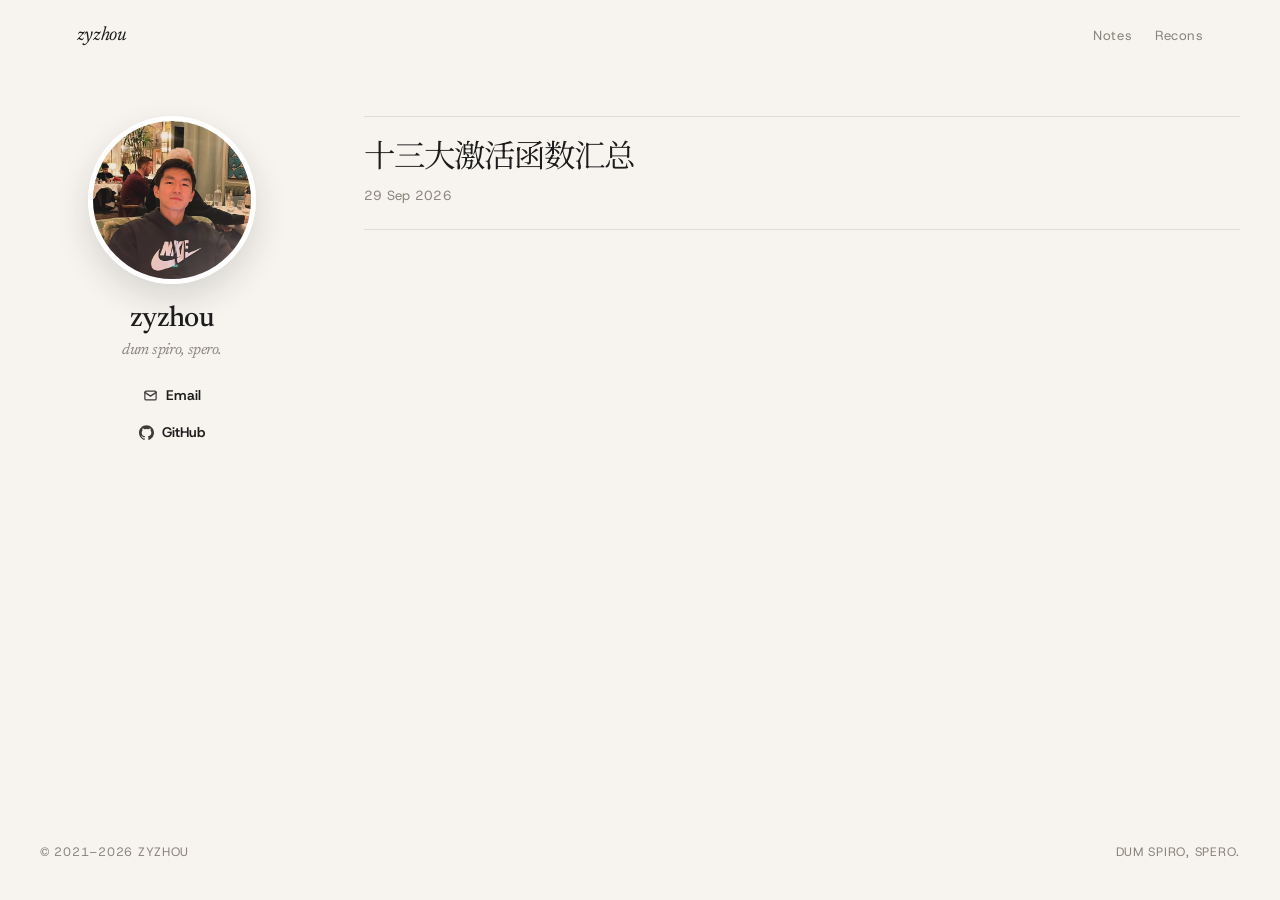
==== archive/index.html @ df00f0ab "Add an unlisted archive page for notes" ====
<!DOCTYPE html>
<html lang="zh-CN">
<head>
  <meta charset="utf-8">
  <meta name="viewport" content="width=device-width, initial-scale=1">
  <title>Archive · zyzhou</title>
  <meta name="robots" content="noindex">
  <meta name="description" content="dum spiro, spero. — zyzhou’s notes">
  <link rel="preconnect" href="https://fonts.googleapis.com">
  <link rel="preconnect" href="https://fonts.gstatic.com" crossorigin>
  <link href="https://fonts.googleapis.com/css2?family=Archivo:wght@500;600;700&family=Fraunces:ital,opsz,wght@0,9..144,400;0,9..144,500;0,9..144,600;1,9..144,400&family=Fragment+Mono&family=Host+Grotesk:ital,wght@0,400;0,500;0,600;1,400&family=Newsreader:ital,opsz,wght@0,6..72,400;0,6..72,500;1,6..72,400&family=Noto+Sans+SC:wght@400;500&family=Noto+Serif+SC:wght@400;500&family=Space+Mono:wght@400;700&display=swap" rel="stylesheet">
  <link rel="stylesheet" href="../assets/style.css?v=44">
</head>
<body>
  <nav class="topnav">
    <a class="wordmark" href="../index.html">zyzhou</a>
    <div class="nav-links">
      <a href="../index.html">Notes</a>
      <a href="../recons.html">Recons</a>
    </div>
  </nav>
  <div class="layout">
    <aside class="sidebar">
      <div class="author">
        <div class="author-avatar"><img src="../assets/avatar.jpg" alt="zyzhou"></div>
        <h1 class="author-name">zyzhou <span class="cn">dum spiro, spero.</span></h1>
        <ul class="author-links">
          <li><a href="mailto:zyzhou1102533372@gmail.com"><svg class="link-ico" width="15" height="15" viewBox="0 0 24 24" fill="none" stroke="currentColor" stroke-width="2" stroke-linecap="round" stroke-linejoin="round"><rect x="3" y="5" width="18" height="14" rx="2"/><path d="m3 7 9 6 9-6"/></svg>Email</a></li>
          <li><a href="https://github.com/cangiolo" target="_blank" rel="noopener"><svg class="link-ico" width="15" height="15" viewBox="0 0 24 24" fill="currentColor"><path d="M12 .5C5.37.5 0 5.87 0 12.5c0 5.3 3.44 9.8 8.21 11.39.6.11.82-.26.82-.58v-2.03c-3.34.73-4.04-1.61-4.04-1.61-.55-1.39-1.34-1.76-1.34-1.76-1.09-.75.08-.73.08-.73 1.21.09 1.84 1.24 1.84 1.24 1.07 1.84 2.81 1.31 3.5 1 .11-.78.42-1.31.76-1.61-2.67-.3-5.47-1.33-5.47-5.93 0-1.31.47-2.38 1.24-3.22-.12-.3-.54-1.52.12-3.17 0 0 1.01-.32 3.3 1.23a11.5 11.5 0 0 1 6 0c2.29-1.55 3.3-1.23 3.3-1.23.66 1.65.24 2.87.12 3.17.77.84 1.23 1.91 1.23 3.22 0 4.61-2.81 5.62-5.48 5.92.43.37.81 1.1.81 2.22v3.29c0 .32.22.7.82.58C20.56 22.29 24 17.79 24 12.5 24 5.87 18.63.5 12 .5z"/></svg>GitHub</a></li>
        </ul>
      </div>
    </aside>
    <div class="wrap">
    <ol class="feed">
<li>
  <a class="title" href="activations.html">十三大激活函数汇总</a>
  <time class="when" datetime="2026-09-29">29 Sep 2026</time>
</li>
    </ol>
    </div>
  </div>
  <footer class="foot">
    <span>© 2021–2026 zyzhou</span>
    <span>dum spiro, spero.</span>
  </footer>
</body>
</html>
---- assets/style.css ----
:root {
  --bg: #f7f4ef;
  --ink: #1c1c1c;
  --soft: #3a3d42;
  --mute: #8a867c;
  --line: rgba(28, 28, 28, 0.1);
  --accent: #ed682b;
  --code: #efe8dc;
  --sans: "Host Grotesk", "Noto Sans SC", "PingFang SC", sans-serif;
  --serif: "Newsreader", "Noto Serif SC", "Songti SC", serif;
  --serif-body: "Noto Serif SC", "Newsreader", "Songti SC", serif;
  --display: "Fraunces", "Noto Serif SC", Georgia, serif;
  --ui: "Archivo", "Noto Sans SC", sans-serif;
  --mono: "Space Mono", "Fragment Mono", ui-monospace, monospace;
  --kicker: #2f6fb5;
  --amber: #e0a12b;
  --measure: 42%;
}

@media (prefers-color-scheme: dark) {
  :root {
    --bg: #141311;
    --ink: #efe8dc;
    --soft: #cfc6b8;
    --mute: #9a958a;
    --line: rgba(239, 232, 220, 0.12);
    --accent: #f0844a;
    --code: #1e1c18;
  }
}

*,
*::before,
*::after { box-sizing: border-box; }

html {
  font-size: 17px;
  scroll-behavior: smooth;
  height: 100%;
}

body {
  margin: 0;
  background: var(--bg);
  color: var(--ink);
  font-family: var(--sans);
  font-weight: 400;
  line-height: 1.6;
  letter-spacing: 0.005em;
  min-height: 100vh;
  display: flex;
  flex-direction: column;
}

img, video, svg, iframe { max-width: 100%; height: auto; }

a {
  color: inherit;
  text-decoration-color: color-mix(in srgb, var(--accent) 55%, transparent);
  text-decoration-thickness: 1px;
  text-underline-offset: 0.22em;
  transition: color 0.25s ease, text-decoration-color 0.25s ease;
}

a:hover { color: var(--accent); text-decoration-color: var(--accent); }

.topnav {
  position: sticky;
  top: 0;
  z-index: 20;
  display: flex;
  align-items: baseline;
  justify-content: space-between;
  gap: 1.5rem;
  padding: 1.15rem 6vw 0.95rem;
  background: color-mix(in srgb, var(--bg) 82%, transparent);
  backdrop-filter: blur(14px);
  -webkit-backdrop-filter: blur(14px);
  border-bottom: 1px solid transparent;
  animation: fade 0.8s ease both;
}

.wordmark {
  font-family: var(--serif);
  font-size: 1.15rem;
  font-weight: 400;
  font-style: italic;
  letter-spacing: -0.02em;
  text-decoration: none;
}

.wordmark:hover { color: var(--ink); }

.nav-links {
  display: flex;
  gap: 1.35rem;
  font-size: 0.78rem;
  letter-spacing: 0.04em;
}

.nav-links a { text-decoration: none; color: var(--mute); }
.nav-links a:hover,
.nav-links a.active { color: var(--ink); }

.layout {
  display: flex;
  align-items: flex-start;
  max-width: 1320px;
  margin: 0 auto;
  padding: 48px 40px 80px;
  box-sizing: border-box;
  width: 100%;
  flex: 1 0 auto;
  position: relative;
  z-index: 2;
}

.layout-article {
  display: flex;
  align-items: flex-start;
  max-width: 1320px;
  margin: 0 auto;
  padding: 48px 40px 80px;
  box-sizing: border-box;
  width: 100%;
  flex: 1 0 auto;
}
.layout-article .left-stack {
  width: 220px;
  flex-shrink: 0;
  text-align: center;
  position: sticky;
  top: 80px;
}
.layout-article .author {
  text-align: center;
}
.layout-article .side-toc {
  position: static;
  display: flex;
  flex-direction: column;
  align-items: center;
  gap: 0.4rem;
  margin: 1.5rem 0 0;
  padding: 1.05rem 0 0.95rem;
  border: 0;
  text-align: center;
  background:
    linear-gradient(var(--line), var(--line)) top center / 2.6rem 1px no-repeat,
    linear-gradient(var(--line), var(--line)) bottom center / 2.6rem 1px no-repeat;
}
.layout-article .side-toc::before {
  content: "目录";
  display: block;
  margin-bottom: 0.25rem;
  font-family: var(--ui);
  font-size: 0.68rem;
  font-weight: 700;
  letter-spacing: 0.14em;
  text-transform: uppercase;
  color: var(--mute);
}
.layout-article .side-toc a {
  font-size: 0.78rem;
  font-weight: 600;
  line-height: 1.35;
  border-bottom: none;
  padding-bottom: 0;
}
.layout-article .wrap {
  flex: 1;
  min-width: 0;
  width: auto;
  padding: 0 2.2rem;
}
.layout-article .refs-rail {
  position: sticky;
  top: 80px;
  transform: none;
  width: 180px;
  flex-shrink: 0;
  align-self: flex-start;
  z-index: 5;
}
.layout-article .refs-rail::before {
  content: "";
  display: block;
  height: calc(168px + 11.3rem);
}

.sidebar {
  width: 22%;
  flex-shrink: 0;
  position: sticky;
  top: 80px;
  text-align: center;
  padding-top: 0;
}

.author-avatar {
  width: 168px;
  height: 168px;
  margin: 0 auto 1.1rem;
  border-radius: 50%;
  overflow: hidden;
  border: 5px solid #fff;
  box-shadow: 0 14px 34px rgba(28, 28, 28, 0.14);
}

.author-avatar img {
  width: 100%;
  height: 100%;
  object-fit: cover;
  display: block;
}

.author-name {
  font-family: var(--serif);
  font-size: 1.7rem;
  font-weight: 500;
  line-height: 1.15;
  letter-spacing: -0.02em;
  margin: 0 0 0.35rem;
}

.author-name .cn {
  display: block;
  margin-top: 0.35rem;
  font-size: 0.92rem;
  font-weight: 400;
  font-style: italic;
  color: var(--mute);
}

.author-links {
  list-style: none;
  margin: 1.15rem 0 0;
  padding: 0;
}

.author-links li { padding: 0.28rem 0; }

.author-links a {
  display: inline-flex;
  align-items: center;
  gap: 0.45rem;
  text-decoration: none;
  font-size: 0.82rem;
  font-weight: 600;
  color: var(--ink);
}

.author-links a:hover { color: var(--accent); }

.link-ico { opacity: 0.85; }

.sidebar .article-toc {
  display: flex;
  flex-direction: column;
  align-items: center;
  gap: 0.4rem;
  margin: 1.5rem 0 0;
  padding: 1rem 0 0;
  border-top: 1px solid var(--line);
  border-bottom: none;
  text-align: center;
}
.sidebar .article-toc::before {
  content: "目录";
  display: block;
  margin-bottom: 0.25rem;
  font-family: var(--ui);
  font-size: 0.68rem;
  font-weight: 700;
  letter-spacing: 0.14em;
  text-transform: uppercase;
  color: var(--mute);
}
.sidebar .article-toc a {
  font-size: 0.78rem;
  font-weight: 600;
  line-height: 1.35;
  border-bottom: none;
  padding-bottom: 0;
}

.refs-rail {
  width: 200px;
  flex-shrink: 0;
  position: sticky;
  top: 80px;
  text-align: left;
}
.refs-rail .refs-title {
  font-family: var(--ui);
  font-size: 0.68rem;
  font-weight: 700;
  letter-spacing: 0.14em;
  text-transform: uppercase;
  color: var(--mute);
  margin: 0 0 0.7rem;
  padding: 0;
  border: 0;
}
.refs-rail .refs-title::before { content: none; }
.refs-rail .ref-item {
  font-size: 0.78rem;
  line-height: 1.4;
  margin: 0 0 0.65em;
  color: var(--soft);
}

.wrap {
  width: 78%;
  min-width: 0;
  margin: 0;
  padding: 0 0 0 5%;
  box-sizing: border-box;
}

.feed {
  list-style: none;
  margin: 0;
  padding: 0;
}

.feed li {
  padding: 1.35rem 0;
  border-top: 1px solid var(--line);
  animation: rise 0.7s cubic-bezier(0.16, 1, 0.3, 1) both;
}

.feed li:last-child { border-bottom: 1px solid var(--line); }

.feed li:nth-child(1) { animation-delay: 0.05s; }
.feed li:nth-child(2) { animation-delay: 0.1s; }
.feed li:nth-child(3) { animation-delay: 0.15s; }
.feed li:nth-child(4) { animation-delay: 0.2s; }
.feed li:nth-child(5) { animation-delay: 0.25s; }
.feed li:nth-child(6) { animation-delay: 0.3s; }
.feed li:nth-child(7) { animation-delay: 0.35s; }
.feed li:nth-child(8) { animation-delay: 0.4s; }
.feed li:nth-child(9) { animation-delay: 0.45s; }

.feed a.title {
  display: inline-block;
  text-decoration: none;
  font-family: var(--serif);
  font-size: clamp(1.45rem, 3vw, 1.85rem);
  font-weight: 400;
  line-height: 1.25;
  letter-spacing: -0.03em;
}

.feed a.title:hover { color: var(--accent); }

.when {
  display: block;
  margin-top: 0.35rem;
  font-size: 0.78rem;
  color: var(--mute);
  letter-spacing: 0.02em;
}

.post {
  animation: rise 0.75s cubic-bezier(0.16, 1, 0.3, 1) both;
}

.article-back {
  display: inline-flex;
  align-items: center;
  gap: 0.35rem;
  margin: 0 0 1.6rem;
  color: var(--mute);
  font-family: var(--ui);
  font-size: 0.78rem;
  font-weight: 700;
  letter-spacing: 0.04em;
  text-decoration: none;
  border-bottom: 1px solid var(--line);
  padding-bottom: 0.18rem;
}
.article-back:hover { color: var(--ink); border-bottom-color: var(--ink); }

.article-kicker {
  font-family: var(--mono);
  font-size: 0.68rem;
  line-height: 1.4;
  letter-spacing: 0.12em;
  text-transform: uppercase;
  color: var(--kicker);
  font-weight: 700;
  margin: 0 0 0.55rem;
}

.post h1 {
  display: block;
  font-family: var(--display);
  font-weight: 500;
  font-size: clamp(2.1rem, 4.4vw, 3.15rem);
  line-height: 0.98;
  letter-spacing: -0.045em;
  margin: 0 0 1.15rem;
  padding-bottom: 0;
  border-bottom: none;
}

.article-dek {
  color: var(--soft);
  font-family: var(--serif);
  font-size: 1.18rem;
  line-height: 1.55;
  margin: 0 0 0.9rem;
}

.article-meta {
  display: flex;
  flex-wrap: wrap;
  gap: 0.45rem 0.85rem;
  align-items: center;
  color: var(--mute);
  font-family: var(--ui);
  font-size: 0.76rem;
  font-weight: 600;
  margin: 0 0 1.6rem;
}
.article-meta .sep {
  width: 3px;
  height: 3px;
  border-radius: 50%;
  background: var(--line);
}

.article-toc {
  display: flex;
  flex-wrap: wrap;
  gap: 0.55rem 1.15rem;
  margin: 0 0 2.2rem;
  padding: 0.85rem 0;
  border-top: 1px solid var(--line);
  border-bottom: 1px solid var(--line);
}
.article-toc a {
  font-family: var(--ui);
  font-size: 0.82rem;
  font-weight: 600;
  color: var(--ink);
  text-decoration: none;
  border-bottom: 1px dotted var(--line);
  padding-bottom: 0.12rem;
}
.article-toc a:hover {
  color: var(--kicker);
  border-bottom-color: var(--kicker);
}

.dateline {
  margin: 0 0 2.4rem;
  color: var(--mute);
  font-size: 0.82rem;
}

.prose {
  max-width: none;
  font-family: var(--serif-body);
  font-size: 20px;
  font-weight: 400;
  font-optical-sizing: auto;
  -webkit-font-smoothing: antialiased;
  line-height: 1.7;
  color: var(--soft);
}
.prose p { margin: 0 0 1.05em; }
.prose strong { color: var(--ink); font-weight: 650; }
.prose em {
  font-style: normal;
  color: var(--ink);
}
.prose h2,
.prose h3,
.prose h4 {
  font-family: var(--display);
  font-weight: 500;
  color: var(--ink);
  letter-spacing: -0.025em;
  line-height: 1.25;
  margin: 1.85em 0 0.55em;
  scroll-margin-top: 4.5rem;
}
.prose h2 {
  font-size: 1.62rem;
  margin: 2.8rem 0 1.05rem;
  padding: 0 0 0.5rem;
  border-bottom: 1.5px solid var(--ink);
}
.prose h2:not(.refs-title)::before {
  content: "";
  display: inline-block;
  width: 0.5em;
  height: 0.5em;
  margin: 0 0.42em 0.06em 0;
  background: var(--amber);
  vertical-align: middle;
}
.prose h2.refs-title {
  border-bottom: 1.5px solid var(--ink);
}
.prose h3 { font-size: 1.22rem; }
.prose h4 { font-size: 1.05rem; }

.prose ul, .prose ol { padding-left: 1.2rem; margin: 0 0 1.1em; }
.prose li { margin: 0.18em 0; }

.prose sup.ref {
  font-size: 0.52em;
  line-height: 0;
  position: relative;
  top: -0.65em;
  margin-left: 0.08em;
}
.prose sup.ref a {
  color: var(--accent);
  text-decoration: none;
  font-family: var(--sans);
  font-weight: 600;
}
.prose sup.ref a:hover { color: var(--ink); }

.prose h2.refs-title {
  margin-top: 2.6em;
}
.prose .ref-item {
  font-size: 0.92em;
  color: var(--soft);
}
.prose.recons > h2.refs-title {
  margin-top: 0;
}

.recon {
  position: relative;
  display: inline-block;
}

.recon-card {
  display: flex;
  flex-direction: column;
  width: 22.5rem;
  margin: 0.55em 0 1.1em;
  background: var(--bg);
  color: var(--ink);
  font-family: var(--serif);
  font-size: 0.92rem;
  line-height: 1.4;
  border: 1px solid var(--line);
  border-radius: 2px;
  box-shadow: 0 12px 28px rgba(28, 28, 28, 0.1);
  overflow: hidden;
  text-align: left;
  text-decoration: none;
}
.prose a.recon-card,
.prose a.recon-card:hover {
  color: var(--ink);
  text-decoration: none;
  cursor: pointer;
}
.recon-card-top {
  display: flex;
  align-items: flex-start;
  justify-content: space-between;
  gap: 0.75rem;
  padding: 0.95rem 1rem 0.8rem 1.05rem;
}
.recon-card-name {
  font-family: var(--display);
  font-size: 1.12rem;
  font-weight: 500;
  letter-spacing: -0.03em;
  line-height: 1.2;
}
.recon-card-icon {
  width: 64px;
  height: 64px;
  object-fit: cover;
  border-radius: 2px;
  flex-shrink: 0;
  margin: 0 !important;
}
.recon-card-bar {
  display: block;
  height: 2px;
  width: 100%;
}
.recon-card-title {
  display: block;
  padding: 0.85rem 1.05rem 0.15rem;
  font-family: var(--ui);
  font-size: 0.78rem;
  font-weight: 650;
  letter-spacing: 0.02em;
}
.recon-card-desc {
  display: block;
  padding: 0 1.05rem 0.8rem;
  color: var(--soft);
  font-family: var(--serif-body);
  font-size: 0.88rem;
  line-height: 1.5;
}
.recon-card-foot {
  display: flex;
  align-items: center;
  gap: 0.45rem;
  margin: 0;
  padding: 0.5rem 1.05rem;
  color: var(--mute);
  font-family: var(--ui);
  font-size: 0.7rem;
  letter-spacing: 0.04em;
  border-radius: 0;
  background: color-mix(in srgb, var(--ink) 2.5%, var(--bg));
  transition: background 0.15s ease;
}
.recon-card-foot:hover {
  background: color-mix(in srgb, var(--ink) 11%, var(--bg));
}
.recon-card-foot img {
  width: 14px;
  height: 14px;
  border-radius: 2px;
  object-fit: cover;
  margin: 0 !important;
}
.recon-ext { margin-left: auto; opacity: 0.7; }

@media (hover: hover) and (pointer: fine) {
  .recon-card {
    position: absolute;
    left: calc(100% + 0.7rem);
    top: 50%;
    z-index: 12;
    margin: 0;
    width: 22.5rem;
    opacity: 0;
    visibility: hidden;
    transform: translate(8px, -50%);
    transition: opacity 0.16s ease, transform 0.16s ease, visibility 0.16s;
    transition-delay: 0.1s;
  }
  .recon:hover .recon-card,
  .recon:focus-within .recon-card {
    opacity: 1;
    visibility: visible;
    transform: translate(0, -50%);
    transition-delay: 0s;
  }
  .recon:hover::after,
  .recon:focus-within::after {
    content: "";
    position: absolute;
    left: 100%;
    top: 50%;
    width: 1.1rem;
    height: 18rem;
    transform: translateY(-50%);
    z-index: 11;
  }
}
.prose .ref-item:target {
  background: color-mix(in srgb, var(--accent) 12%, transparent);
}

.prose .check-sign {
  font-family: var(--ui);
  font-style: normal;
  font-size: 0.82rem;
  font-weight: 600;
  letter-spacing: 0.04em;
  color: var(--mute);
  margin: 0.15em 0 1.8em;
  padding: 0.55em 0 0;
  border-top: 1px dashed var(--line);
}

.prose blockquote {
  margin: 1.5em 0;
  padding: 0 0 0 1rem;
  border-left: 2px solid var(--accent);
  color: var(--mute);
  font-style: italic;
}

.prose pre {
  background: var(--code);
  padding: 1rem 1.05rem;
  overflow: auto;
  font-size: 0.8rem;
  line-height: 1.5;
  margin: 0 0 1.2em;
  border-radius: 2px;
}

.prose code { font-family: var(--mono); font-size: 0.86em; }
.prose p code,
.prose li code {
  background: var(--code);
  padding: 0.08em 0.28em;
  border-radius: 2px;
}

.prose figure {
  margin: 1.5em auto;
  text-align: center;
}
.prose img {
  display: block;
  margin-left: auto;
  margin-right: auto;
}
.prose img[src$=".svg"] {
  max-width: 1.6rem;
  height: auto;
}
.prose figcaption {
  font-size: 0.78rem;
  color: var(--mute);
  margin-top: 0.45em;
}

.prose hr {
  border: 0;
  border-top: 1px solid var(--line);
  margin: 2.2em 0;
}

.prose aside.callout,
.prose .callout {
  background: var(--code);
  border-left: 2px solid var(--accent);
  padding: 0.85em 1em;
  margin: 1.2em 0;
}

.prose details { margin: 0.7em 0 1.05em; }
.prose summary { cursor: pointer; }

.prose iframe {
  width: 100%;
  min-height: 16rem;
  border: 0;
  margin: 1em 0;
}

.prose mjx-container {
  max-width: 100%;
  overflow-x: auto;
  overflow-y: hidden;
}
.prose mjx-container[display="true"] { margin: 1.1em 0 !important; }

.prose table {
  border-collapse: collapse;
  width: 100%;
  font-size: 0.88rem;
  margin: 0 0 1.2em;
}
.prose td,
.prose th {
  border: 1px solid var(--line);
  padding: 0.35em 0.5em;
  text-align: left;
}

.foot {
  width: 100%;
  max-width: 1320px;
  margin-top: auto;
  margin-left: auto;
  margin-right: auto;
  padding: 1.4rem 40px 2.2rem;
  display: flex;
  justify-content: space-between;
  gap: 1rem;
  flex-wrap: wrap;
  box-sizing: border-box;
  font-size: 0.72rem;
  letter-spacing: 0.06em;
  text-transform: uppercase;
  color: var(--mute);
}

.foot a { color: inherit; text-decoration: none; }
.foot a:hover { color: var(--accent); }

@keyframes rise {
  from { opacity: 0; transform: translateY(18px); }
  to { opacity: 1; transform: none; }
}

@keyframes fade {
  from { opacity: 0; }
  to { opacity: 1; }
}

@media (prefers-reduced-motion: reduce) {
  *, *::before, *::after {
    animation: none !important;
    transition: none !important;
  }
}

@media (max-width: 900px) {
  .prose { font-size: 19px; }
  .layout,
  .layout-article {
    display: flex;
    flex-direction: column;
    padding: 32px 22px 60px;
    grid-template-areas: none;
  }
  .sidebar,
  .layout-article .author,
  .layout-article .side-toc {
    width: 100%;
    position: static;
    margin-bottom: 1.2rem;
  }
  .wrap {
    width: 100%;
    padding-left: 0;
  }
  .refs-rail,
  .layout-article .refs-rail {
    width: 100%;
    position: static;
    transform: none;
    right: auto;
    top: auto;
    margin-top: 2rem;
  }
}
@media (max-width: 720px) {
  html { font-size: 16px; }
  .topnav { padding: 1rem 5vw 0.85rem; }
  .feed a.title { font-size: 1.35rem; }
}
@media (max-width: 560px) {
  .prose { font-size: 18px; }
}
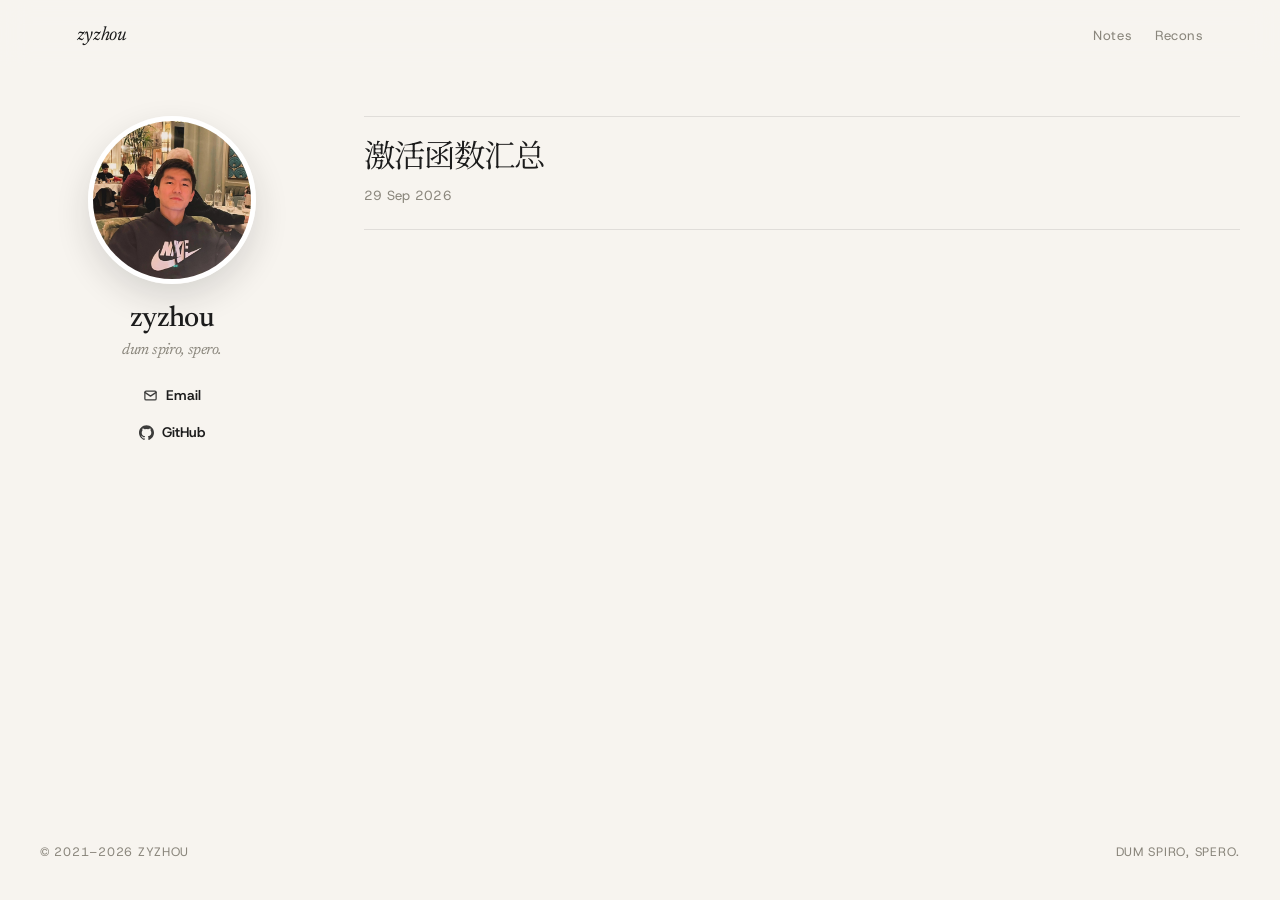
==== commit c862f1b7: "Rename the activation note and add a plot for each function" ====
--- a/archive/index.html
+++ b/archive/index.html
@@ -33,7 +33,7 @@
     <div class="wrap">
     <ol class="feed">
 <li>
-  <a class="title" href="activations.html">十三大激活函数汇总</a>
+  <a class="title" href="activations.html">激活函数汇总</a>
   <time class="when" datetime="2026-09-29">29 Sep 2026</time>
 </li>
     </ol>
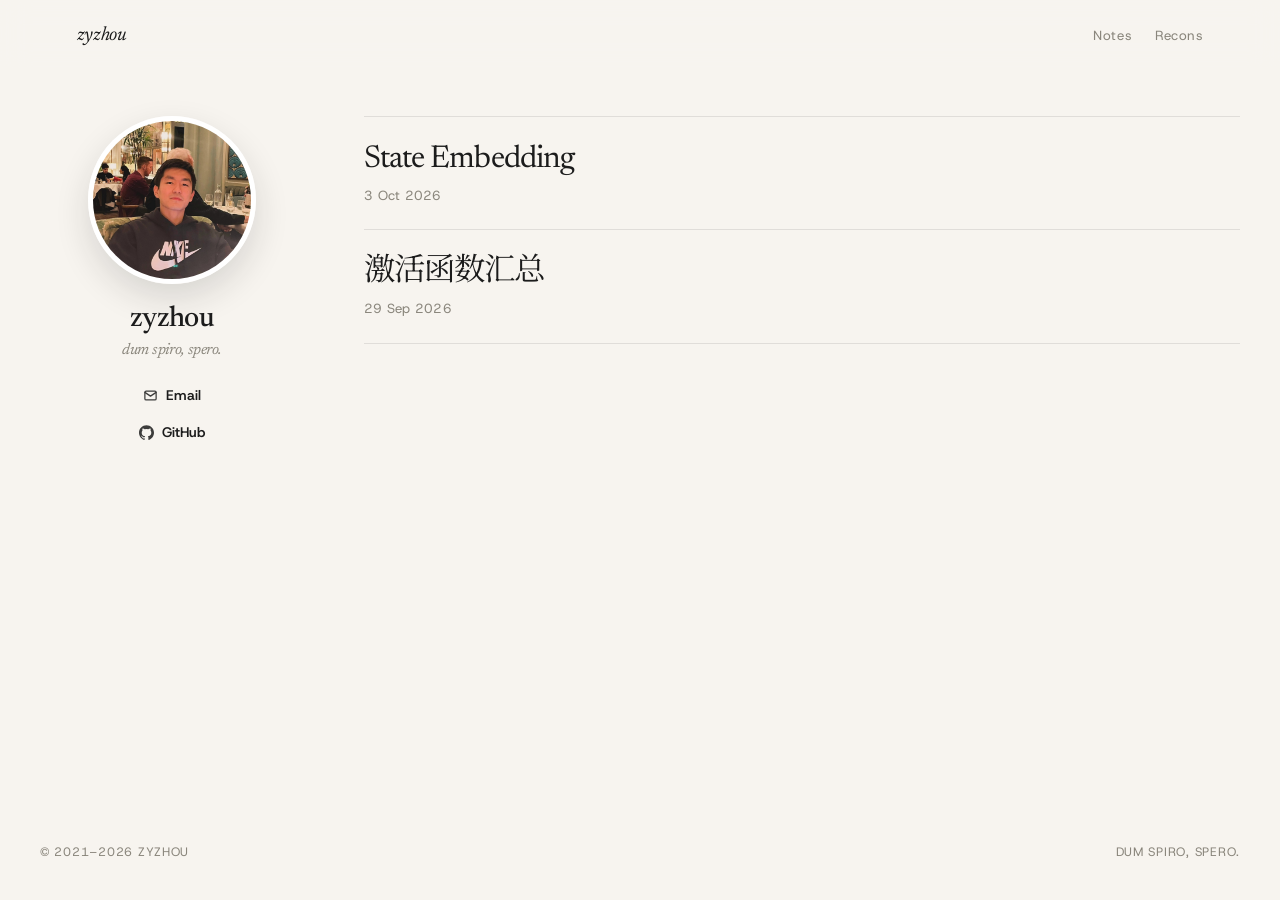
==== commit 59c24e7c: "Publish the state embedding diagram in the archive" ====
--- a/archive/index.html
+++ b/archive/index.html
@@ -33,6 +33,10 @@
     <div class="wrap">
     <ol class="feed">
 <li>
+  <a class="title" href="state-embedding/">State Embedding</a>
+  <time class="when" datetime="2026-10-03">3 Oct 2026</time>
+</li>
+<li>
   <a class="title" href="activations.html">激活函数汇总</a>
   <time class="when" datetime="2026-09-29">29 Sep 2026</time>
 </li>
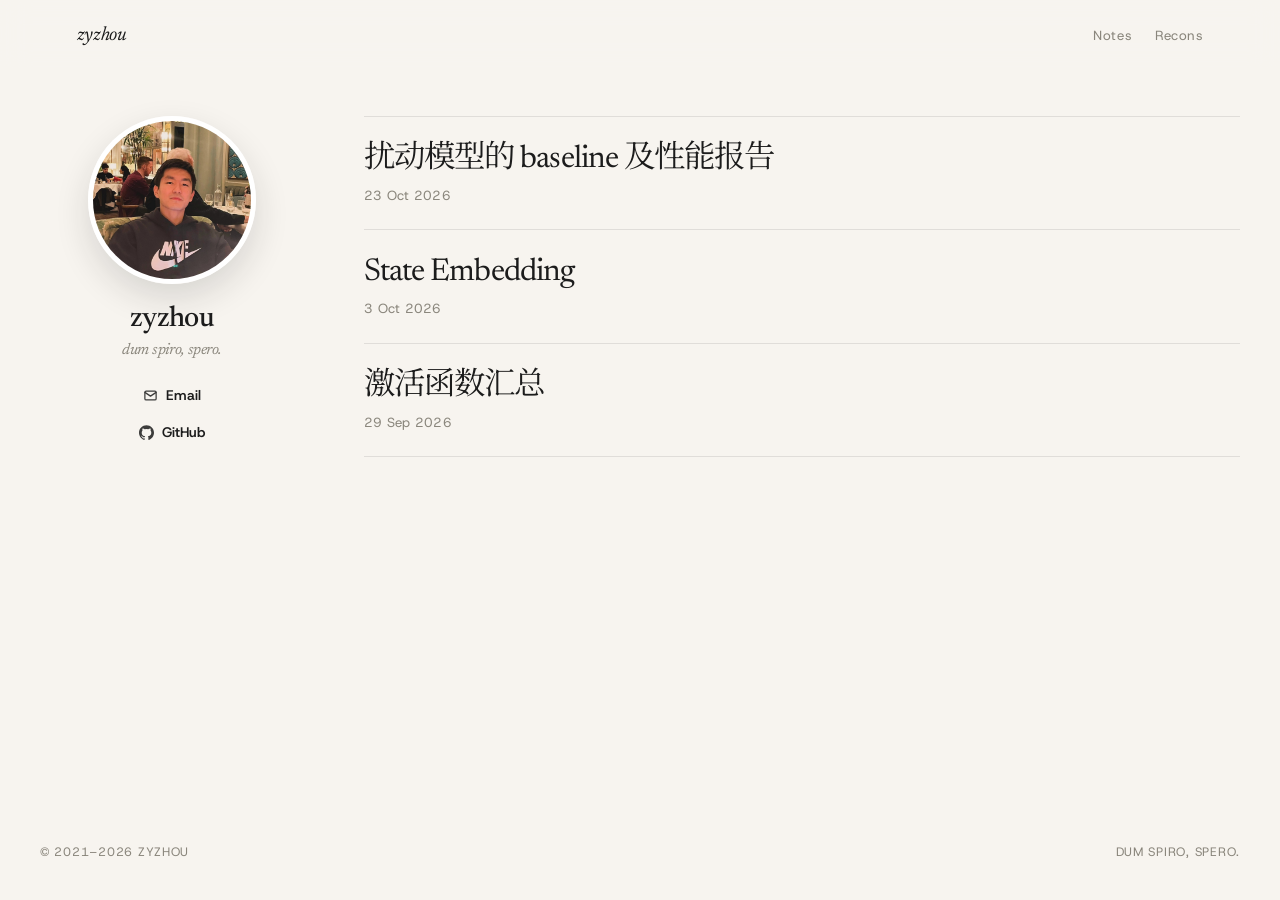
==== commit 06b6feba: "Add perturbation baselines report to archive Chinese write-up of Miller GEARS / Linear / fMLP–Genefo" ====
--- a/archive/index.html
+++ b/archive/index.html
@@ -33,6 +33,10 @@
     <div class="wrap">
     <ol class="feed">
 <li>
+  <a class="title" href="perturbation-baselines.html">扰动模型的 baseline 及性能报告</a>
+  <time class="when" datetime="2026-10-23">23 Oct 2026</time>
+</li>
+<li>
   <a class="title" href="state-embedding/">State Embedding</a>
   <time class="when" datetime="2026-10-03">3 Oct 2026</time>
 </li>
